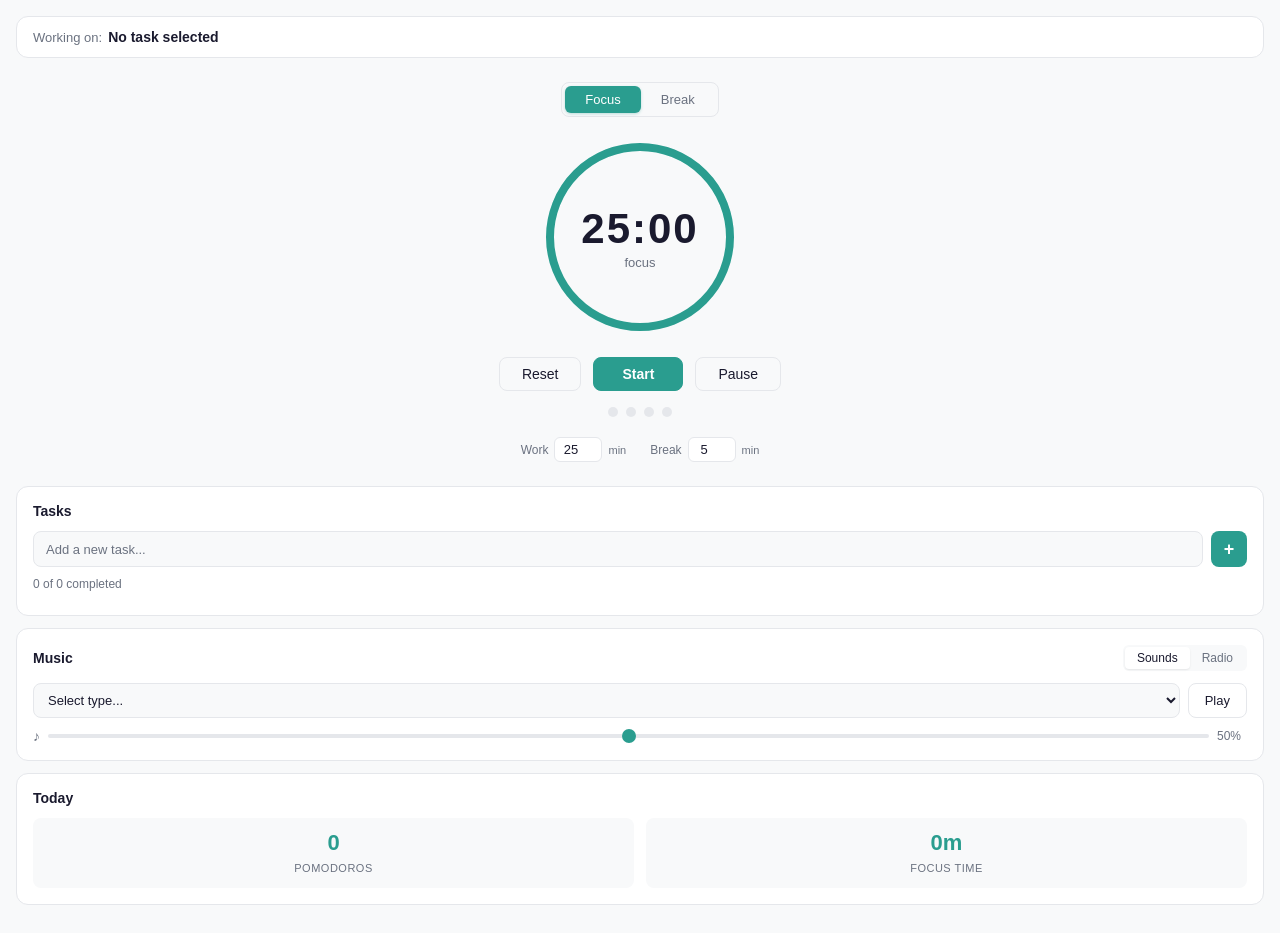
==== sidepanel.html @ 11b8cd8b "Initial commit: Pomodoro timer extension with task-forward UI, radio, and security fixes Full implem" ====
<!DOCTYPE html>
<html>
<head>
  <meta charset="utf-8">
  <meta name="viewport" content="width=device-width, initial-scale=1">
  <link rel="stylesheet" href="sidepanel.css">
</head>
<body>
  <div class="sidebar-container">

    <!-- Task Banner -->
    <div class="task-banner" id="taskBanner">
      <span class="task-banner-label">Working on:</span>
      <span class="task-banner-name" id="taskBannerName">No task selected</span>
    </div>

    <!-- Timer Section -->
    <div class="timer-section">
      <div class="mode-toggle">
        <button class="mode-btn active" data-mode="work" id="modeWork">Focus</button>
        <button class="mode-btn" data-mode="break" id="modeBreak">Break</button>
      </div>
      <div class="timer-ring-container">
        <svg class="timer-ring" viewBox="0 0 200 200">
          <circle class="ring-bg" cx="100" cy="100" r="90" />
          <circle class="ring-progress" id="ringProgress" cx="100" cy="100" r="90"
            stroke-dasharray="565.49" stroke-dashoffset="0" />
        </svg>
        <div class="timer-inner">
          <div class="timer-display" id="timerDisplay">25:00</div>
          <div class="session-type" id="sessionType">focus</div>
        </div>
      </div>

      <div class="timer-controls">
        <button id="resetBtn" class="btn-outline">Reset</button>
        <button id="startBtn" class="btn-filled">Start</button>
        <button id="pauseBtn" class="btn-outline">Pause</button>
      </div>

      <div class="session-dots" id="sessionDots">
        <span class="dot"></span>
        <span class="dot"></span>
        <span class="dot"></span>
        <span class="dot"></span>
      </div>

      <div class="timer-settings">
        <div class="setting-group">
          <label for="workTime">Work</label>
          <input type="number" id="workTime" value="25" min="1" max="60">
          <span>min</span>
        </div>
        <div class="setting-group">
          <label for="breakTime">Break</label>
          <input type="number" id="breakTime" value="5" min="1" max="30">
          <span>min</span>
        </div>
      </div>
    </div>

    <!-- Tasks Section -->
    <div class="section tasks-section">
      <h3>Tasks</h3>
      <div class="task-input">
        <input type="text" id="taskInput" placeholder="Add a new task..." maxlength="200" aria-label="New task">
        <button id="addTaskBtn" class="btn-add">+</button>
      </div>
      <div class="task-stats">
        <span id="taskStats">0 of 0 completed</span>
      </div>
      <ul id="taskList" class="task-list"></ul>
    </div>

    <!-- Music Section -->
    <div class="section music-section">
      <div class="music-header">
        <h3>Music</h3>
        <div class="music-tabs">
          <button class="music-tab active" data-tab="sounds">Sounds</button>
          <button class="music-tab" data-tab="radio">Radio</button>
        </div>
      </div>

      <!-- Sounds Tab -->
      <div class="tab-content" id="tabSounds">
        <div class="music-controls">
          <select id="musicSelect" class="music-select" aria-label="Music type">
            <option value="">Select type...</option>
            <option value="focus">Focus Sounds</option>
            <option value="nature">Nature Sounds</option>
            <option value="white-noise">White Noise</option>
            <option value="rain">Rain Sounds</option>
          </select>
          <button id="musicToggle" class="btn-outline btn-small">Play</button>
        </div>
      </div>

      <!-- Radio Tab -->
      <div class="tab-content hidden" id="tabRadio">
        <div class="radio-categories">
          <button class="radio-cat active" data-tag="ambient">Ambient</button>
          <button class="radio-cat" data-tag="lofi">Lo-fi</button>
          <button class="radio-cat" data-tag="classical">Classical</button>
          <button class="radio-cat" data-tag="jazz">Jazz</button>
          <button class="radio-cat" data-tag="chill">Chill</button>
          <button class="radio-cat" data-tag="nature">Nature</button>
        </div>
        <div class="radio-list" id="radioList">
          <div class="radio-loading" id="radioLoading">Select a genre to load stations</div>
        </div>
      </div>

      <!-- Now Playing -->
      <div class="now-playing hidden" id="nowPlaying">
        <span class="now-playing-icon">&#9835;</span>
        <span class="now-playing-name" id="nowPlayingName"></span>
        <button class="btn-stop" id="stopAll" aria-label="Stop playback">&#10005;</button>
      </div>

      <!-- Volume (shared) -->
      <div class="volume-control">
        <span class="volume-icon">&#9834;</span>
        <input type="range" id="volumeSlider" min="0" max="100" value="50" aria-label="Volume">
        <span id="volumeLabel">50%</span>
      </div>
    </div>

    <!-- Statistics Section -->
    <div class="section stats-section">
      <h3>Today</h3>
      <div class="stats-grid">
        <div class="stat-item">
          <span class="stat-number" id="completedPomodoros">0</span>
          <span class="stat-label">Pomodoros</span>
        </div>
        <div class="stat-item">
          <span class="stat-number" id="focusTime">0m</span>
          <span class="stat-label">Focus Time</span>
        </div>
      </div>
    </div>

  </div>
  <script src="sidepanel.js"></script>
</body>
</html>
---- sidepanel.css ----
* {
  margin: 0;
  padding: 0;
  box-sizing: border-box;
}

:root {
  --teal: #2a9d8f;
  --teal-light: #e0f5f1;
  --teal-ring: #2a9d8f;
  --bg: #f8f9fa;
  --surface: #ffffff;
  --text: #1a1a2e;
  --text-secondary: #6b7280;
  --border: #e5e7eb;
  --accent: #2a9d8f;
  --danger: #ef4444;
  --radius: 12px;
}

body {
  font-family: -apple-system, BlinkMacSystemFont, 'Segoe UI', Roboto, sans-serif;
  background: var(--bg);
  color: var(--text);
  height: 100vh;
  overflow-y: auto;
}

.sidebar-container {
  padding: 16px;
  max-width: 100%;
}

/* ---- Task Banner ---- */

.task-banner {
  background: var(--surface);
  border: 1px solid var(--border);
  border-radius: var(--radius);
  padding: 12px 16px;
  margin-bottom: 24px;
  display: flex;
  align-items: baseline;
  gap: 6px;
  flex-wrap: wrap;
}

.task-banner-label {
  font-size: 13px;
  color: var(--text-secondary);
  white-space: nowrap;
}

.task-banner-name {
  font-size: 14px;
  font-weight: 600;
  color: var(--text);
  word-break: break-word;
}

.task-banner.empty .task-banner-name {
  font-weight: 400;
  color: var(--text-secondary);
  font-style: italic;
}

/* ---- Timer Section ---- */

.timer-section {
  display: flex;
  flex-direction: column;
  align-items: center;
  margin-bottom: 24px;
}

/* ---- Mode Toggle ---- */

.mode-toggle {
  display: flex;
  background: var(--bg);
  border: 1px solid var(--border);
  border-radius: 8px;
  padding: 3px;
  margin-bottom: 20px;
}

.mode-btn {
  padding: 6px 20px;
  font-size: 13px;
  font-weight: 500;
  border: none;
  background: transparent;
  color: var(--text-secondary);
  border-radius: 6px;
  cursor: pointer;
  transition: all 0.15s ease;
}

.mode-btn.active {
  background: var(--accent);
  color: #fff;
  box-shadow: 0 1px 3px rgba(42, 157, 143, 0.3);
}

.timer-ring-container {
  position: relative;
  width: 200px;
  height: 200px;
  margin-bottom: 20px;
}

.timer-ring {
  width: 100%;
  height: 100%;
  transform: rotate(-90deg);
}

.ring-bg {
  fill: none;
  stroke: var(--teal-light);
  stroke-width: 8;
}

.ring-progress {
  fill: none;
  stroke: var(--teal-ring);
  stroke-width: 8;
  stroke-linecap: round;
  transition: stroke-dashoffset 0.4s ease;
}

.timer-inner {
  position: absolute;
  inset: 0;
  display: flex;
  flex-direction: column;
  align-items: center;
  justify-content: center;
}

.timer-display {
  font-size: 42px;
  font-weight: 700;
  letter-spacing: 2px;
  color: var(--text);
  font-variant-numeric: tabular-nums;
}

.session-type {
  font-size: 13px;
  color: var(--text-secondary);
  text-transform: lowercase;
  margin-top: 2px;
}

/* ---- Timer Controls ---- */

.timer-controls {
  display: flex;
  justify-content: center;
  gap: 12px;
  margin-bottom: 16px;
}

.btn-outline {
  background: transparent;
  border: 1.5px solid var(--border);
  color: var(--text);
  padding: 8px 22px;
  border-radius: 8px;
  cursor: pointer;
  font-weight: 500;
  font-size: 14px;
  transition: all 0.15s ease;
}

.btn-outline:hover {
  border-color: var(--accent);
  color: var(--accent);
}

.btn-filled {
  background: var(--accent);
  border: 1.5px solid var(--accent);
  color: #fff;
  padding: 8px 28px;
  border-radius: 8px;
  cursor: pointer;
  font-weight: 600;
  font-size: 14px;
  transition: all 0.15s ease;
}

.btn-filled:hover {
  background: #248a7e;
  border-color: #248a7e;
}

.btn-filled:disabled {
  opacity: 0.5;
  cursor: default;
}

/* ---- Session Dots ---- */

.session-dots {
  display: flex;
  gap: 8px;
  margin-bottom: 20px;
}

.dot {
  width: 10px;
  height: 10px;
  border-radius: 50%;
  background: var(--border);
  transition: background 0.2s ease;
}

.dot.filled {
  background: var(--accent);
}

/* ---- Timer Settings ---- */

.timer-settings {
  display: flex;
  justify-content: center;
  gap: 24px;
}

.setting-group {
  display: flex;
  align-items: center;
  gap: 6px;
}

.setting-group label {
  font-size: 12px;
  color: var(--text-secondary);
  font-weight: 500;
}

.setting-group input[type="number"] {
  width: 48px;
  padding: 4px 6px;
  border: 1px solid var(--border);
  border-radius: 6px;
  background: var(--surface);
  color: var(--text);
  text-align: center;
  font-size: 13px;
  font-weight: 500;
}

.setting-group input[type="number"]:focus {
  outline: none;
  border-color: var(--accent);
}

.setting-group span {
  font-size: 11px;
  color: var(--text-secondary);
}

/* ---- Sections ---- */

.section {
  background: var(--surface);
  border: 1px solid var(--border);
  border-radius: var(--radius);
  padding: 16px;
  margin-bottom: 12px;
}

.section h3 {
  font-size: 14px;
  font-weight: 600;
  color: var(--text);
  margin-bottom: 12px;
}

/* ---- Tasks ---- */

.task-input {
  display: flex;
  gap: 8px;
  margin-bottom: 10px;
}

.task-input input {
  flex: 1;
  padding: 8px 12px;
  border: 1px solid var(--border);
  border-radius: 8px;
  background: var(--bg);
  color: var(--text);
  font-size: 13px;
}

.task-input input:focus {
  outline: none;
  border-color: var(--accent);
}

.task-input input::placeholder {
  color: var(--text-secondary);
}

.btn-add {
  background: var(--accent);
  border: none;
  color: #fff;
  width: 36px;
  height: 36px;
  border-radius: 8px;
  cursor: pointer;
  font-size: 18px;
  font-weight: 600;
  display: flex;
  align-items: center;
  justify-content: center;
  transition: background 0.15s ease;
}

.btn-add:hover {
  background: #248a7e;
}

.task-stats {
  font-size: 12px;
  color: var(--text-secondary);
  margin-bottom: 8px;
}

.task-list {
  list-style: none;
  max-height: 240px;
  overflow-y: auto;
}

.task-item {
  padding: 10px 12px;
  margin-bottom: 6px;
  border-radius: 8px;
  display: flex;
  justify-content: space-between;
  align-items: center;
  background: var(--bg);
  border: 1px solid transparent;
  transition: all 0.15s ease;
  cursor: pointer;
}

.task-item:hover {
  border-color: var(--border);
}

.task-item.active {
  border-color: var(--accent);
  background: var(--teal-light);
}

.task-item.completed {
  opacity: 0.5;
}

.task-item.completed .task-text {
  text-decoration: line-through;
}

.task-text {
  flex: 1;
  margin-right: 8px;
  word-break: break-word;
  font-size: 13px;
}

.task-actions {
  display: flex;
  gap: 4px;
  flex-shrink: 0;
}

.task-actions button {
  padding: 4px 10px;
  font-size: 11px;
  border: 1px solid var(--border);
  border-radius: 6px;
  cursor: pointer;
  font-weight: 500;
  background: var(--surface);
  color: var(--text-secondary);
  transition: all 0.15s ease;
}

.task-actions button:hover {
  border-color: var(--accent);
  color: var(--accent);
}

.btn-delete:hover {
  border-color: var(--danger) !important;
  color: var(--danger) !important;
}

/* ---- Music ---- */

.music-header {
  display: flex;
  align-items: center;
  justify-content: space-between;
  margin-bottom: 12px;
}

.music-header h3 {
  margin-bottom: 0;
}

.music-tabs {
  display: flex;
  background: var(--bg);
  border-radius: 6px;
  padding: 2px;
}

.music-tab {
  padding: 4px 12px;
  font-size: 12px;
  font-weight: 500;
  border: none;
  background: transparent;
  color: var(--text-secondary);
  border-radius: 4px;
  cursor: pointer;
  transition: all 0.15s ease;
}

.music-tab.active {
  background: var(--surface);
  color: var(--text);
  box-shadow: 0 1px 2px rgba(0, 0, 0, 0.08);
}

.tab-content {
  margin-bottom: 10px;
}

.tab-content.hidden {
  display: none;
}

.music-controls {
  display: flex;
  gap: 8px;
}

.music-select {
  flex: 1;
  padding: 8px 10px;
  border: 1px solid var(--border);
  border-radius: 8px;
  background: var(--bg);
  color: var(--text);
  font-size: 13px;
}

.music-select:focus {
  outline: none;
  border-color: var(--accent);
}

.btn-small {
  padding: 8px 16px;
  font-size: 13px;
}

/* Radio */

.radio-categories {
  display: flex;
  flex-wrap: wrap;
  gap: 6px;
  margin-bottom: 10px;
}

.radio-cat {
  padding: 4px 10px;
  font-size: 11px;
  font-weight: 500;
  border: 1px solid var(--border);
  border-radius: 20px;
  background: var(--bg);
  color: var(--text-secondary);
  cursor: pointer;
  transition: all 0.15s ease;
}

.radio-cat:hover {
  border-color: var(--accent);
  color: var(--accent);
}

.radio-cat.active {
  background: var(--accent);
  border-color: var(--accent);
  color: #fff;
}

.radio-list {
  max-height: 160px;
  overflow-y: auto;
}

.radio-loading {
  font-size: 12px;
  color: var(--text-secondary);
  text-align: center;
  padding: 12px 0;
}

.radio-station {
  display: flex;
  align-items: center;
  gap: 8px;
  padding: 8px 10px;
  border-radius: 6px;
  cursor: pointer;
  transition: all 0.15s ease;
  border: 1px solid transparent;
}

.radio-station:hover {
  background: var(--bg);
  border-color: var(--border);
}

.radio-station.playing {
  background: var(--teal-light);
  border-color: var(--accent);
}

.radio-station-icon {
  width: 28px;
  height: 28px;
  border-radius: 6px;
  background: var(--bg);
  border: 1px solid var(--border);
  display: flex;
  align-items: center;
  justify-content: center;
  flex-shrink: 0;
  overflow: hidden;
}

.radio-station-icon img {
  width: 100%;
  height: 100%;
  object-fit: cover;
}

.radio-station-icon span {
  font-size: 12px;
  color: var(--text-secondary);
}

.radio-station-info {
  flex: 1;
  min-width: 0;
}

.radio-station-name {
  font-size: 12px;
  font-weight: 500;
  color: var(--text);
  white-space: nowrap;
  overflow: hidden;
  text-overflow: ellipsis;
}

.radio-station-tags {
  font-size: 10px;
  color: var(--text-secondary);
  white-space: nowrap;
  overflow: hidden;
  text-overflow: ellipsis;
}

.radio-play-btn {
  padding: 4px 10px;
  font-size: 11px;
  border: 1px solid var(--border);
  border-radius: 6px;
  background: var(--surface);
  color: var(--text-secondary);
  cursor: pointer;
  flex-shrink: 0;
  transition: all 0.15s ease;
}

.radio-play-btn:hover {
  border-color: var(--accent);
  color: var(--accent);
}

.radio-station.playing .radio-play-btn {
  background: var(--accent);
  border-color: var(--accent);
  color: #fff;
}

/* Now Playing */

.now-playing {
  display: flex;
  align-items: center;
  gap: 8px;
  padding: 8px 10px;
  background: var(--teal-light);
  border-radius: 8px;
  margin-bottom: 10px;
}

.now-playing.hidden {
  display: none;
}

.now-playing-icon {
  font-size: 14px;
  color: var(--accent);
  animation: pulse 1.5s ease-in-out infinite;
}

@keyframes pulse {
  0%, 100% { opacity: 1; }
  50% { opacity: 0.4; }
}

.now-playing-name {
  flex: 1;
  font-size: 12px;
  font-weight: 500;
  color: var(--text);
  white-space: nowrap;
  overflow: hidden;
  text-overflow: ellipsis;
}

.btn-stop {
  background: none;
  border: none;
  color: var(--text-secondary);
  cursor: pointer;
  font-size: 14px;
  padding: 2px 6px;
  border-radius: 4px;
  transition: all 0.15s ease;
}

.btn-stop:hover {
  background: rgba(0, 0, 0, 0.08);
  color: var(--danger);
}

/* Volume */

.volume-control {
  display: flex;
  align-items: center;
  gap: 8px;
}

.volume-icon {
  font-size: 14px;
  color: var(--text-secondary);
}

.volume-control input[type="range"] {
  flex: 1;
  height: 4px;
  border-radius: 2px;
  -webkit-appearance: none;
  appearance: none;
  background: var(--border);
  outline: none;
}

.volume-control input[type="range"]::-webkit-slider-thumb {
  -webkit-appearance: none;
  appearance: none;
  width: 14px;
  height: 14px;
  border-radius: 50%;
  background: var(--accent);
  cursor: pointer;
}

#volumeLabel {
  font-size: 12px;
  color: var(--text-secondary);
  min-width: 30px;
}

/* ---- Stats ---- */

.stats-grid {
  display: grid;
  grid-template-columns: 1fr 1fr;
  gap: 12px;
}

.stat-item {
  text-align: center;
  padding: 12px;
  background: var(--bg);
  border-radius: 8px;
}

.stat-number {
  display: block;
  font-size: 22px;
  font-weight: 700;
  color: var(--accent);
  margin-bottom: 2px;
}

.stat-label {
  font-size: 11px;
  color: var(--text-secondary);
  text-transform: uppercase;
  letter-spacing: 0.5px;
}

/* ---- Scrollbar ---- */

::-webkit-scrollbar {
  width: 4px;
}

::-webkit-scrollbar-track {
  background: transparent;
}

::-webkit-scrollbar-thumb {
  background: var(--border);
  border-radius: 2px;
}

::-webkit-scrollbar-thumb:hover {
  background: var(--text-secondary);
}
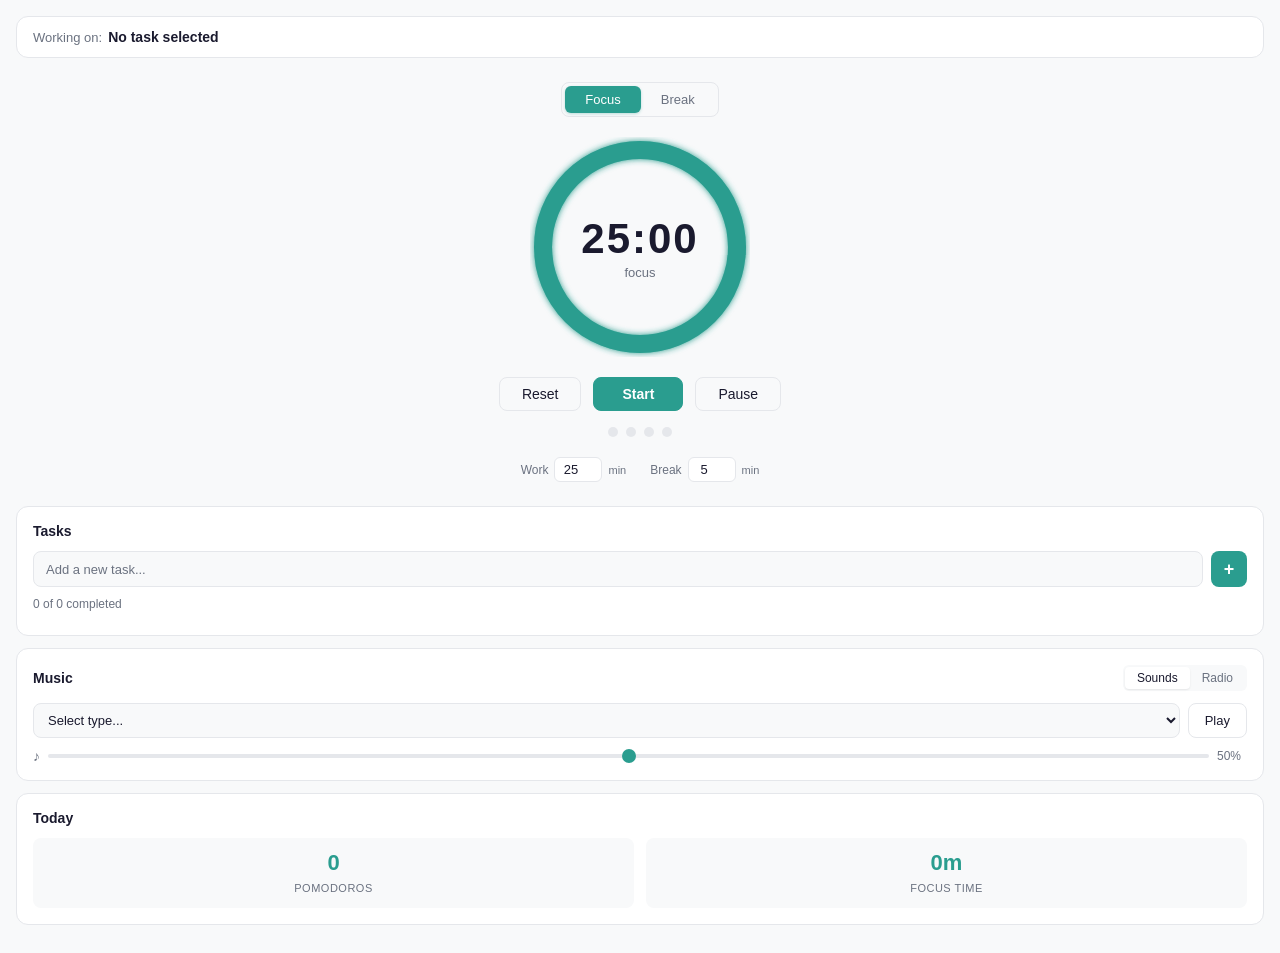
==== commit 3e0e4b51: "Improve timer ring: thicker stroke, gradient, glow, larger size Increased ring from 200x200 to 220x2" ====
--- a/sidepanel.html
+++ b/sidepanel.html
@@ -21,10 +21,24 @@
         <button class="mode-btn" data-mode="break" id="modeBreak">Break</button>
       </div>
       <div class="timer-ring-container">
-        <svg class="timer-ring" viewBox="0 0 200 200">
-          <circle class="ring-bg" cx="100" cy="100" r="90" />
-          <circle class="ring-progress" id="ringProgress" cx="100" cy="100" r="90"
-            stroke-dasharray="565.49" stroke-dashoffset="0" />
+        <svg class="timer-ring" viewBox="0 0 220 220">
+          <defs>
+            <linearGradient id="ringGradient" x1="0%" y1="0%" x2="100%" y2="100%">
+              <stop offset="0%" stop-color="#2a9d8f" />
+              <stop offset="100%" stop-color="#45c4b0" />
+            </linearGradient>
+            <filter id="ringGlow">
+              <feGaussianBlur stdDeviation="3" result="glow" />
+              <feMerge>
+                <feMergeNode in="glow" />
+                <feMergeNode in="SourceGraphic" />
+              </feMerge>
+            </filter>
+          </defs>
+          <circle class="ring-bg" cx="110" cy="110" r="97" />
+          <circle class="ring-progress" id="ringProgress" cx="110" cy="110" r="97"
+            stroke="url(#ringGradient)" filter="url(#ringGlow)"
+            stroke-dasharray="609.47" stroke-dashoffset="0" />
         </svg>
         <div class="timer-inner">
           <div class="timer-display" id="timerDisplay">25:00</div>
--- a/sidepanel.css
+++ b/sidepanel.css
@@ -104,8 +104,8 @@
 
 .timer-ring-container {
   position: relative;
-  width: 200px;
-  height: 200px;
+  width: 220px;
+  height: 220px;
   margin-bottom: 20px;
 }
 
@@ -117,16 +117,16 @@
 
 .ring-bg {
   fill: none;
-  stroke: var(--teal-light);
-  stroke-width: 8;
+  stroke: #d0ede8;
+  stroke-width: 18;
 }
 
 .ring-progress {
   fill: none;
   stroke: var(--teal-ring);
-  stroke-width: 8;
+  stroke-width: 18;
   stroke-linecap: round;
-  transition: stroke-dashoffset 0.4s ease;
+  transition: stroke-dashoffset 1s linear;
 }
 
 .timer-inner {
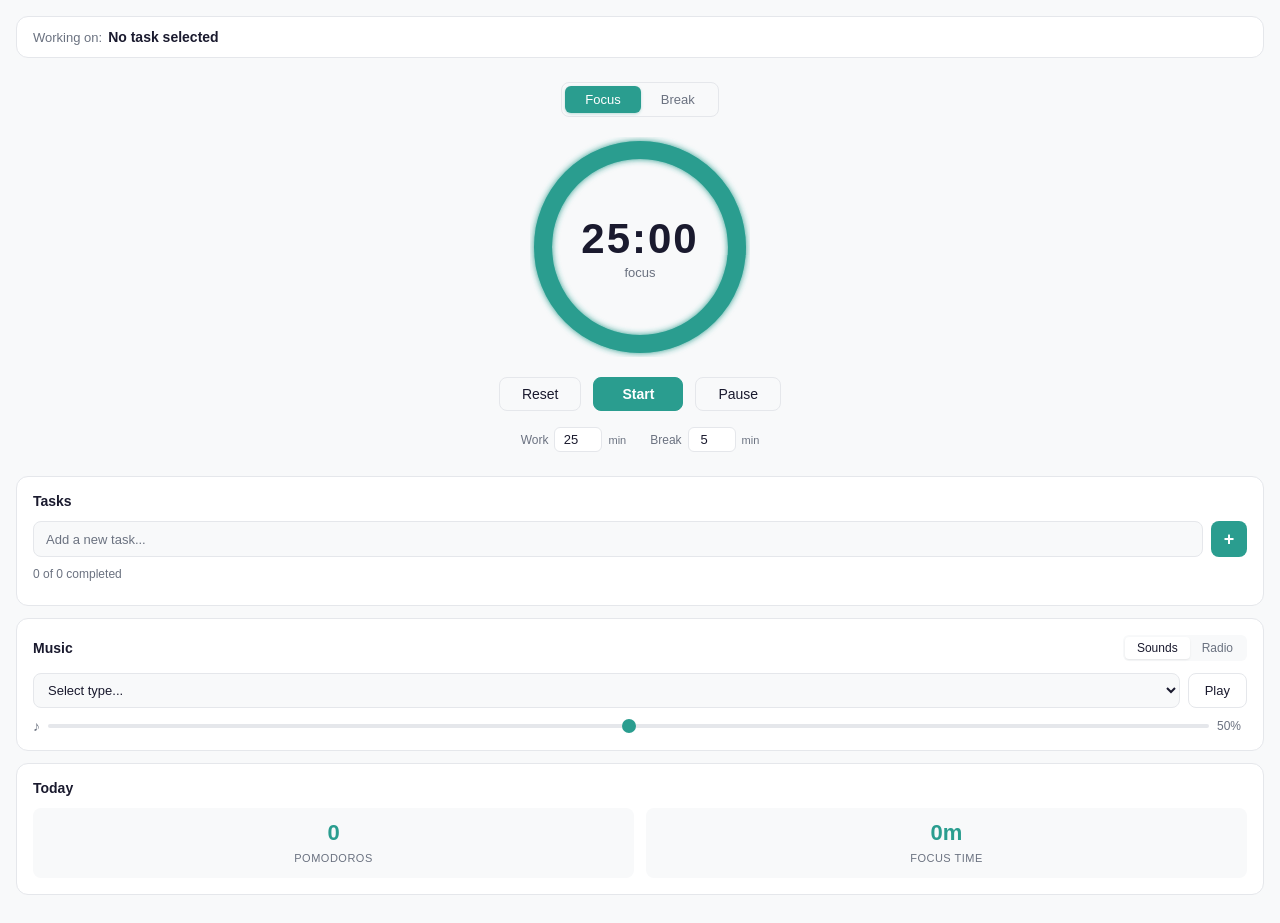
==== commit 1c5c2d24: "Add store submission assets, remove session dots, update manifest Created privacy-policy.html and st" ====
--- a/sidepanel.html
+++ b/sidepanel.html
@@ -50,13 +50,6 @@
         <button id="resetBtn" class="btn-outline">Reset</button>
         <button id="startBtn" class="btn-filled">Start</button>
         <button id="pauseBtn" class="btn-outline">Pause</button>
-      </div>
-
-      <div class="session-dots" id="sessionDots">
-        <span class="dot"></span>
-        <span class="dot"></span>
-        <span class="dot"></span>
-        <span class="dot"></span>
       </div>
 
       <div class="timer-settings">
--- a/sidepanel.css
+++ b/sidepanel.css
@@ -201,26 +201,6 @@
   cursor: default;
 }
 
-/* ---- Session Dots ---- */
-
-.session-dots {
-  display: flex;
-  gap: 8px;
-  margin-bottom: 20px;
-}
-
-.dot {
-  width: 10px;
-  height: 10px;
-  border-radius: 50%;
-  background: var(--border);
-  transition: background 0.2s ease;
-}
-
-.dot.filled {
-  background: var(--accent);
-}
-
 /* ---- Timer Settings ---- */
 
 .timer-settings {
